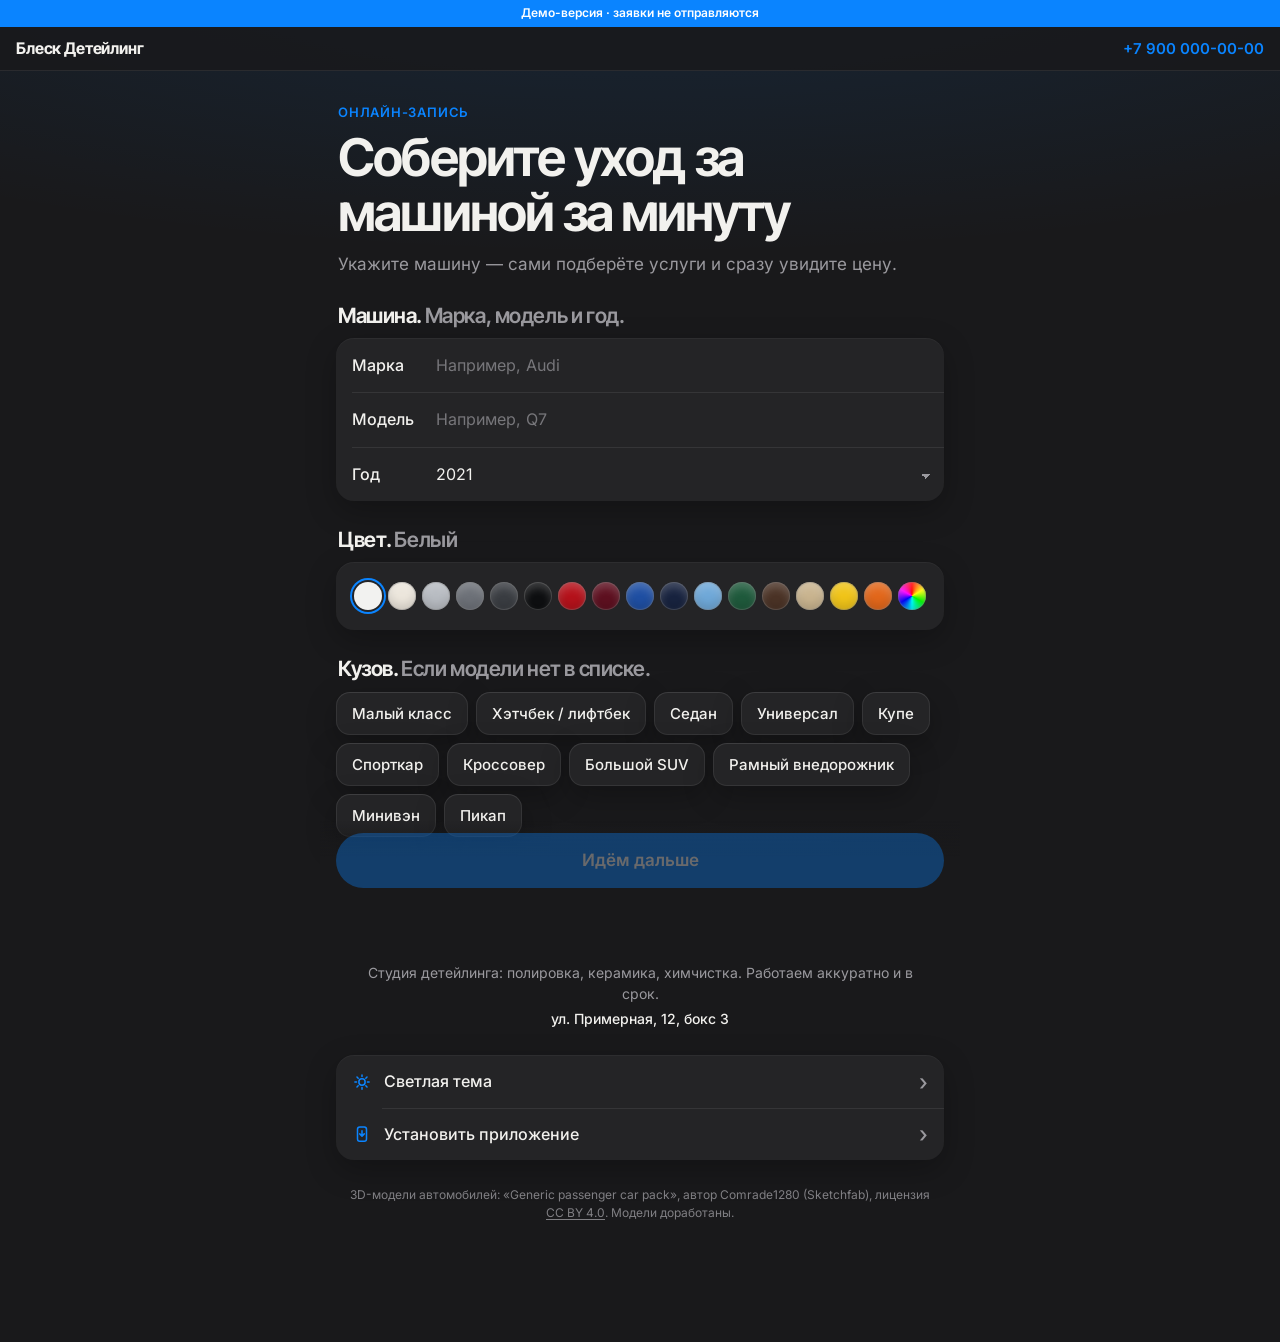
==== index.html @ ae5334e5 "Обновление демо 2026-11-17" ====
<!doctype html>
<html lang="ru" data-theme="dark">
<head>
  <meta charset="utf-8">
  <meta name="viewport" content="width=device-width, initial-scale=1, viewport-fit=cover">
  <meta name="theme-color" content="#19191b">
  <meta name="apple-mobile-web-app-capable" content="yes">
  <meta name="apple-mobile-web-app-status-bar-style" content="default">
  <link rel="manifest" href="./demo/manifest.webmanifest">
  <link rel="icon" href="./icons/icon-192.png">
  <link rel="apple-touch-icon" href="./icons/icon-192.png">
  <title>Онлайн-запись на детейлинг</title>
  <script type="module" crossorigin src="./assets/main-toK9lQzQ.js"></script>
  <link rel="stylesheet" crossorigin href="./assets/main-B3cKKihS.css">
</head>
<body>
  <div id="app"></div>
</body>
</html>
---- assets/main-B3cKKihS.css ----
@font-face{font-family:Inter Variable;font-style:normal;font-display:swap;font-weight:100 900;src:url(./inter-cyrillic-ext-wght-normal-BOeWTOD4.woff2)format("woff2-variations");unicode-range:U+460-52F,U+1C80-1C8A,U+20B4,U+2DE0-2DFF,U+A640-A69F,U+FE2E-FE2F}@font-face{font-family:Inter Variable;font-style:normal;font-display:swap;font-weight:100 900;src:url(./inter-cyrillic-wght-normal-DqGufNeO.woff2)format("woff2-variations");unicode-range:U+301,U+400-45F,U+490-491,U+4B0-4B1,U+2116}@font-face{font-family:Inter Variable;font-style:normal;font-display:swap;font-weight:100 900;src:url(./inter-greek-ext-wght-normal-DlzME5K_.woff2)format("woff2-variations");unicode-range:U+1F??}@font-face{font-family:Inter Variable;font-style:normal;font-display:swap;font-weight:100 900;src:url(./inter-greek-wght-normal-CkhJZR-_.woff2)format("woff2-variations");unicode-range:U+370-377,U+37A-37F,U+384-38A,U+38C,U+38E-3A1,U+3A3-3FF}@font-face{font-family:Inter Variable;font-style:normal;font-display:swap;font-weight:100 900;src:url(./inter-vietnamese-wght-normal-CBcvBZtf.woff2)format("woff2-variations");unicode-range:U+102-103,U+110-111,U+128-129,U+168-169,U+1A0-1A1,U+1AF-1B0,U+300-301,U+303-304,U+308-309,U+323,U+329,U+1EA0-1EF9,U+20AB}@font-face{font-family:Inter Variable;font-style:normal;font-display:swap;font-weight:100 900;src:url(./inter-latin-ext-wght-normal-DO1Apj_S.woff2)format("woff2-variations");unicode-range:U+100-2BA,U+2BD-2C5,U+2C7-2CC,U+2CE-2D7,U+2DD-2FF,U+304,U+308,U+329,U+1D00-1DBF,U+1E00-1E9F,U+1EF2-1EFF,U+2020,U+20A0-20AB,U+20AD-20C0,U+2113,U+2C60-2C7F,U+A720-A7FF}@font-face{font-family:Inter Variable;font-style:normal;font-display:swap;font-weight:100 900;src:url(./inter-latin-wght-normal-Dx4kXJAl.woff2)format("woff2-variations");unicode-range:U+??,U+131,U+152-153,U+2BB-2BC,U+2C6,U+2DA,U+2DC,U+304,U+308,U+329,U+2000-206F,U+20AC,U+2122,U+2191,U+2193,U+2212,U+2215,U+FEFF,U+FFFD}@font-face{font-family:Inter Tight Variable;font-style:normal;font-display:swap;font-weight:100 900;src:url(./inter-tight-cyrillic-ext-wght-normal-okcGN4Nq.woff2)format("woff2-variations");unicode-range:U+460-52F,U+1C80-1C8A,U+20B4,U+2DE0-2DFF,U+A640-A69F,U+FE2E-FE2F}@font-face{font-family:Inter Tight Variable;font-style:normal;font-display:swap;font-weight:100 900;src:url(./inter-tight-cyrillic-wght-normal-BS41q_Tv.woff2)format("woff2-variations");unicode-range:U+301,U+400-45F,U+490-491,U+4B0-4B1,U+2116}@font-face{font-family:Inter Tight Variable;font-style:normal;font-display:swap;font-weight:100 900;src:url(./inter-tight-greek-ext-wght-normal-DQgQPNk4.woff2)format("woff2-variations");unicode-range:U+1F??}@font-face{font-family:Inter Tight Variable;font-style:normal;font-display:swap;font-weight:100 900;src:url(./inter-tight-greek-wght-normal-sS1B39LI.woff2)format("woff2-variations");unicode-range:U+370-377,U+37A-37F,U+384-38A,U+38C,U+38E-3A1,U+3A3-3FF}@font-face{font-family:Inter Tight Variable;font-style:normal;font-display:swap;font-weight:100 900;src:url(./inter-tight-vietnamese-wght-normal-TKKdAiBA.woff2)format("woff2-variations");unicode-range:U+102-103,U+110-111,U+128-129,U+168-169,U+1A0-1A1,U+1AF-1B0,U+300-301,U+303-304,U+308-309,U+323,U+329,U+1EA0-1EF9,U+20AB}@font-face{font-family:Inter Tight Variable;font-style:normal;font-display:swap;font-weight:100 900;src:url(./inter-tight-latin-ext-wght-normal-B4u9PlvR.woff2)format("woff2-variations");unicode-range:U+100-2BA,U+2BD-2C5,U+2C7-2CC,U+2CE-2D7,U+2DD-2FF,U+304,U+308,U+329,U+1D00-1DBF,U+1E00-1E9F,U+1EF2-1EFF,U+2020,U+20A0-20AB,U+20AD-20C0,U+2113,U+2C60-2C7F,U+A720-A7FF}@font-face{font-family:Inter Tight Variable;font-style:normal;font-display:swap;font-weight:100 900;src:url(./inter-tight-latin-wght-normal-DX-nOvPD.woff2)format("woff2-variations");unicode-range:U+??,U+131,U+152-153,U+2BB-2BC,U+2C6,U+2DA,U+2DC,U+304,U+308,U+329,U+2000-206F,U+20AC,U+2122,U+2191,U+2193,U+2212,U+2215,U+FEFF,U+FFFD}:root{--accent:#0a84ff;--bg:#f2eee8;--card:#fbf9f6;--text:#1d1c1a;--muted:#7f7a72;--line:#4632141a;--soft:#4632140e;--ok:#1f9d55;--err:#d70015;--radius:22px;--font:"Inter Variable", -apple-system, BlinkMacSystemFont, "Segoe UI", Roboto, sans-serif;--font-display:"Inter Tight Variable", "Inter Variable", -apple-system, BlinkMacSystemFont, sans-serif;--shadow:0 1px 2px #3c280a0a, 0 10px 30px #3c280a12;--lightningcss-light:initial;--lightningcss-dark: ;color-scheme:light}:root[data-theme=dark]{--bg:#19191b;--card:#242426;--text:#f2f1ee;--muted:#9a999e;--line:#ffffff14;--soft:#fff1;--shadow:0 1px 0 #ffffff0a inset, 0 10px 30px #00000040;--lightningcss-light: ;--lightningcss-dark:initial;color-scheme:dark}*{box-sizing:border-box;-webkit-tap-highlight-color:transparent}html,body{background:var(--bg);color:var(--text);font-family:var(--font);-webkit-font-smoothing:antialiased;margin:0;font-size:16px;line-height:1.4}button,input,select,textarea{font:inherit;color:inherit}a{color:var(--accent);text-decoration:none}h1,h2,h3{font-family:var(--font-display)}h1{letter-spacing:-.035em;margin:0 0 10px;font-size:clamp(32px,7.4vw,52px);font-weight:650;line-height:1.05}h2{letter-spacing:-.02em;margin:0 0 14px;font-size:21px;font-weight:650}.muted{color:var(--muted)}.ok{color:var(--ok);font-style:normal}em.muted{font-style:normal;font-weight:400}.btn{cursor:pointer;background:var(--soft);border:0;border-radius:999px;justify-content:center;align-items:center;gap:8px;padding:12px 22px;font-weight:600;transition:transform .15s,opacity .15s,background .2s;display:inline-flex}.btn:active{transform:scale(.97)}.btn.primary{background:var(--accent);color:#fff}.btn.primary:disabled{opacity:.35;cursor:default;transform:none}.btn.ghost{box-shadow:inset 0 0 0 1px var(--line);background:0 0}.btn.danger{color:var(--err);background:#d700151a}.btn.big{width:100%;padding:16px;font-size:17px}.btn.small{padding:8px 14px;font-size:14px}.card{background:var(--card);border-radius:var(--radius);box-shadow:var(--shadow);padding:20px}.field{flex-direction:column;gap:6px;margin-bottom:16px;display:flex;position:relative}.field>span{color:var(--muted);font-size:13px;font-weight:600}.field input:not([type=checkbox]):not([type=color]):not([type=file]),.field select,.field textarea{background:var(--soft);appearance:none;border:0;border-radius:12px;outline:none;width:100%;padding:13px 14px;transition:box-shadow .15s}.field select{background-image:linear-gradient(45deg, transparent 50%, var(--muted) 50%), linear-gradient(135deg, var(--muted) 50%, transparent 50%);background-position:calc(100% - 18px) 55%,calc(100% - 13px) 55%;background-repeat:no-repeat;background-size:5px 5px}.field input:focus,.field select:focus,.field textarea:focus{box-shadow:0 0 0 3px color-mix(in srgb, var(--accent) 35%, transparent)}.chips{flex-wrap:wrap;gap:8px;display:flex}.chip{background:var(--soft);cursor:pointer;border:0;border-radius:999px;padding:8px 14px;font-size:14px}.chip.on{background:var(--accent);color:#fff}.toast{color:#fff;opacity:0;z-index:100;background:#1d1d1f;border-radius:14px;max-width:calc(100% - 32px);padding:12px 18px;transition:all .25s;position:fixed;bottom:24px;left:50%;transform:translate(-50%,20px)}.toast.show{opacity:1;transform:translate(-50%)}.toast.err{background:var(--err)}.error{color:var(--err);margin:0 0 12px;font-size:14px}.dot{vertical-align:-1px;border-radius:50%;width:10px;height:10px;margin-right:5px;display:inline-block;box-shadow:inset 0 0 0 1px #00000026}.dot.big{flex:none;width:34px;height:34px;margin:0}.top{z-index:20;background:color-mix(in srgb, var(--bg) 82%, transparent);-webkit-backdrop-filter:saturate(180%)blur(20px);border-bottom:1px solid var(--line);align-items:center;gap:10px;padding:11px 16px;display:flex;position:sticky;top:0}.top .brand{letter-spacing:-.01em;flex:1;align-items:center;gap:8px;min-width:0;font-weight:700;display:flex}.top .brand img{border-radius:6px;width:auto;height:28px}.top .brand span{-webkit-line-clamp:2;overflow-wrap:anywhere;-webkit-box-orient:vertical;line-height:1.15;display:-webkit-box;overflow:hidden}.top .phone{white-space:nowrap;align-items:center;font-size:15px;font-weight:600;display:inline-flex}.top .phone .ph-ic{display:none}@media (width<=480px){.top .phone .ph-num{display:none}.top .phone .ph-ic{background:var(--soft);border-radius:12px;justify-content:center;align-items:center;width:38px;height:38px;display:inline-flex}}.icon-btn{background:var(--soft);color:var(--text);cursor:pointer;border:0;border-radius:12px;flex:none;justify-content:center;align-items:center;width:38px;height:38px;padding:0;transition:background .2s,transform .15s;display:inline-flex}.icon-btn:active{transform:scale(.94)}.icon-btn svg{display:block}.step{flex-direction:column;gap:16px;max-width:640px;margin:0 auto;padding:20px 16px 120px;display:flex}.hero{padding:16px 4px 4px}.hero p{margin:0;font-size:17px}.about{color:var(--muted);padding:0 4px;font-size:14px}.top .brand,.car-tag b,.total .sum b,.sum-total b,.day b{font-family:var(--font-display)}body.page-car{background:radial-gradient(120% 420px at 50% -60px, color-mix(in srgb, var(--accent) 13%, transparent), transparent 75%) no-repeat, var(--bg)}.step-car{gap:26px;padding-top:10px}.step-car .hero{padding:22px 2px 0}.eyebrow{letter-spacing:.06em;text-transform:uppercase;color:var(--accent);font-weight:600;margin:0 0 10px!important;font-size:13px!important}.step-car h1{text-wrap:balance;margin-bottom:12px}.lead{color:var(--muted);text-wrap:pretty;max-width:34em;font-size:17px;line-height:1.45}.sec{flex-direction:column;gap:10px;display:flex}.sec-h{letter-spacing:-.02em;margin:0;padding:0 2px;font-size:21px;font-weight:650;line-height:1.2}.sec-h span{color:var(--muted);font-weight:600}.group{background:var(--card);box-shadow:var(--shadow);border-radius:18px}.group.pad{padding:16px}.row.field{flex-direction:row;align-items:center;gap:10px;min-height:54px;margin:0;padding-left:16px;transition:background .15s}.row.field:first-child{border-radius:18px 18px 0 0}.row.field:last-child{border-radius:0 0 18px 18px}.row.field+.row.field:before{content:"";background:var(--line);height:1px;position:absolute;top:0;left:16px;right:0}.row.field:focus-within{background:var(--soft)}.field>.row-l{width:74px;color:var(--text);flex:none;font-size:16px;font-weight:500}.group .row input:not([type=checkbox]):not([type=color]):not([type=file]),.group .row .select-btn{min-width:0;box-shadow:none;background-color:#0000;border-radius:0;flex:1;padding:16px 16px 16px 0;font-size:16px}.group .row input::placeholder{color:var(--muted);opacity:.7}.group .row .select-btn{padding-right:40px}.cta{z-index:5;padding:12px 16px calc(12px + env(safe-area-inset-bottom));background:linear-gradient(to top, var(--bg) 55%, color-mix(in srgb, var(--bg) 0%, transparent));margin:-6px -16px 0;position:sticky;bottom:0}body.lift .cta{position:static}.step-car .about{text-align:center;padding:0 12px;line-height:1.5}.about .addr{color:var(--text);margin-top:4px;font-weight:500;display:block}.step-car .strip{margin:0 -16px -10px;padding:3px 16px 13px;scroll-padding:0 16px}.step-car .strip .chip{background:var(--card);box-shadow:inset 0 0 0 1px var(--line), var(--shadow);border-radius:14px;padding:11px 16px;font-size:15px;font-weight:500}.step-car .strip .chip.on{background:var(--card);color:var(--text);box-shadow:inset 0 0 0 2px var(--accent)}@media (width>=700px){.step-car .strip{flex-wrap:wrap;margin:0;padding:0;overflow:visible}}:root:not([data-theme=dark]) body.page-car{background:radial-gradient(120% 420px at 50% -60px, #ffffffd9, transparent 75%) no-repeat, var(--bg)}.ac-list{z-index:10;background:var(--elev,var(--card));box-shadow:0 16px 40px #0000002e, 0 0 0 1px var(--line);border-radius:16px;max-height:280px;margin-top:6px;padding:6px;display:none;position:absolute;top:100%;left:0;right:0;overflow:auto}.ac-list.open{display:block}.ac-list button{text-align:left;cursor:pointer;background:0 0;border:0;border-radius:10px;width:100%;padding:11px 12px;display:block}.ac-list button:hover{background:var(--soft)}:root{--elev:#fff}:root[data-theme=dark]{--elev:#2e2e31}body.lift .step-car{padding-bottom:100vh}.select-btn{background:var(--soft);width:100%;color:var(--text);text-align:left;cursor:pointer;background-image:linear-gradient(45deg, transparent 50%, var(--muted) 50%), linear-gradient(135deg, var(--muted) 50%, transparent 50%);background-position:calc(100% - 18px) 55%,calc(100% - 13px) 55%;background-repeat:no-repeat;background-size:5px 5px;border:0;border-radius:12px;outline:none;padding:13px 40px 13px 14px;transition:box-shadow .15s}.select-btn:focus-visible{box-shadow:0 0 0 3px color-mix(in srgb, var(--accent) 35%, transparent)}.row .select-btn:focus-visible{box-shadow:none}.row:has(.select-btn[aria-expanded=true]){background:var(--soft)}.year-pop{max-height:236px}.year-pop.open{grid-template-columns:repeat(4,1fr);gap:4px;display:grid}@media (width>=480px){.year-pop.open{grid-template-columns:repeat(6,1fr)}}.year-pop button{text-align:center;font-variant-numeric:tabular-nums;padding:10px 0}.year-pop button.on{background:var(--accent);color:#fff;font-weight:600}.color-name{color:var(--text);font-weight:600}.swatches{grid-template-columns:repeat(auto-fill,28px);justify-content:space-between;gap:10px 5px;padding:4px 2px;display:grid}.sw{background:var(--c);cursor:pointer;border:0;border-radius:50%;width:28px;height:28px;padding:0;transition:transform .15s;box-shadow:inset 0 0 0 1px #7f7f7f59,inset 0 -5px 8px #00000024,inset 0 5px 8px #ffffff38}.sw.on{box-shadow:0 0 0 2px var(--card), 0 0 0 4px var(--accent)}.sw.custom{background:conic-gradient(red,#ff0,#0f0,#0ff,#00f,#f0f,red);position:relative}.sw.custom.on:after{content:"";background:var(--c);border-radius:50%;position:absolute;inset:6px;box-shadow:0 0 0 2px #fff}.strip{scrollbar-width:none;gap:8px;margin:0 -20px;padding:2px 20px;scroll-padding:0 20px;display:flex;overflow-x:auto}.strip::-webkit-scrollbar{display:none}.strip .chip{white-space:nowrap;color:var(--text);flex:none}.strip .chip.on{color:#fff}.picker{gap:14px}.sv{touch-action:none;cursor:crosshair;background:linear-gradient(to top, #000, transparent), linear-gradient(to right, #fff, var(--hue,red));border-radius:14px;height:min(46vw,230px);position:relative}.sv-knob{pointer-events:none;border:3px solid #fff;border-radius:50%;width:26px;height:26px;margin:-13px 0 0 -13px;position:absolute;box-shadow:0 1px 6px #00000073}.hue{appearance:none;cursor:pointer;background:linear-gradient(90deg,red,#ff0,#0f0,#0ff,#00f,#f0f,red);border-radius:14px;width:100%;height:28px;margin:0}.hue::-webkit-slider-thumb{-webkit-appearance:none;background:0 0;border:4px solid #fff;border-radius:50%;width:28px;height:28px;box-shadow:0 1px 6px #00000073}.hue::-moz-range-thumb{background:0 0;border:4px solid #fff;border-radius:50%;width:22px;height:22px;box-shadow:0 1px 6px #00000073}.picker-row{align-items:center;gap:10px;display:flex}.picker-prev{border-radius:12px;flex:none;width:44px;height:44px;box-shadow:inset 0 0 0 1px #7f7f7f59}.picker-hex{background:var(--soft);min-width:0;color:var(--text);text-transform:uppercase;border:0;border-radius:12px;flex:1;padding:12px;font:600 16px ui-monospace,Menlo,Consolas,monospace}body.screen-fixed{overscroll-behavior:none;flex-direction:column;height:100dvh;display:flex;overflow:hidden}body.screen-fixed #app{flex-direction:column;flex:1;min-height:0;display:flex}body.screen-fixed .demo-ribbon,body.screen-fixed .top{flex:none;position:relative}.step-studio{flex-direction:column;flex:1;gap:0;max-width:none;min-height:0;margin:0;padding:0;display:flex}.stage{--scene-bg:#eef0f3;touch-action:none;background:radial-gradient(ellipse 70% 55% at 50% 58%, color-mix(in srgb, var(--scene-bg) 35%, #fff) 0%, transparent 70%), linear-gradient(180deg, color-mix(in srgb, var(--scene-bg) 92%, #fff) 0%, var(--scene-bg) 55%, color-mix(in srgb, var(--scene-bg) 90%, #000) 100%);flex:0 0 40%;min-height:220px;position:relative;overflow:hidden}.stage canvas{display:block;width:100%!important;height:100%!important}.stage.flat{flex-basis:110px;min-height:0}.car-tag{z-index:3;pointer-events:none;flex-direction:column;display:flex;position:absolute;top:12px;left:16px}.car-tag b{letter-spacing:-.01em;font-size:19px}.car-tag span{color:var(--muted);font-size:13px}.loader{color:var(--muted);z-index:2;text-align:center;flex-direction:column;justify-content:center;align-items:center;gap:12px;padding:20px;font-size:14px;display:flex;position:absolute;inset:0}.loader .bar{background:var(--soft);border-radius:4px;width:160px;height:4px;overflow:hidden}.loader .bar i{background:var(--accent);width:0;height:100%;transition:width .2s;display:block}.compare{z-index:3;color:var(--text);background:color-mix(in srgb, var(--card) 85%, transparent);-webkit-backdrop-filter:blur(12px);backdrop-filter:blur(12px);box-shadow:var(--shadow);cursor:pointer;-webkit-user-select:none;user-select:none;touch-action:none;border:0;border-radius:12px;padding:8px 12px;font-size:13px;font-weight:600;position:absolute;bottom:10px;right:12px}.compare.held{background:var(--accent);color:#fff}.hotspots{pointer-events:none;z-index:2;transition:opacity .4s;position:absolute;inset:0}.hotspots.hidden{opacity:0}.hotspots.hidden .hotspot{pointer-events:none!important}@media (width>=960px) and (hover:hover){.hotspot .lbl{opacity:.92;transform:none}}.hotspot{cursor:pointer;background:0 0;border:0;align-items:center;gap:6px;margin:-9px 0 0 -9px;padding:0;transition:opacity .25s;display:flex;position:absolute;top:0;left:0}.hotspot .dot{width:18px;height:18px;box-shadow:0 0 0 4px color-mix(in srgb, var(--accent) 35%, transparent), 0 2px 8px #00000040;background:#fff;border-radius:50%;margin:0;position:relative}.hotspot .dot:after{content:"";background:var(--accent);border-radius:50%;position:absolute;inset:5px}.hotspot .lbl{color:var(--text);background:color-mix(in srgb, var(--card) 90%, transparent);-webkit-backdrop-filter:blur(8px);backdrop-filter:blur(8px);opacity:0;white-space:nowrap;border-radius:999px;padding:4px 9px;font-size:12px;font-weight:600;transition:all .2s;transform:translate(-4px);box-shadow:0 2px 8px #0000001f}.hotspot:hover .lbl,.hotspot.active .lbl{opacity:1;transform:none}.hotspot.has .dot:after{background:var(--ok)}.hotspot.active .dot{animation:1.4s infinite ping}@keyframes ping{0%,to{box-shadow:0 0 0 4px color-mix(in srgb, var(--accent) 35%, transparent), 0 2px 8px #00000040}50%{box-shadow:0 0 0 10px color-mix(in srgb, var(--accent) 10%, transparent), 0 2px 8px #00000040}}.panel{background:var(--bg);flex-direction:column;flex:1;min-height:0;display:flex}.zones{scrollbar-width:none;flex:none;gap:6px;padding:10px 16px;display:flex;overflow-x:auto}.zones::-webkit-scrollbar{display:none}.zones button{background:var(--soft);color:var(--text);cursor:pointer;border:0;border-radius:12px;flex:none;align-items:center;gap:6px;padding:8px 14px;font-size:15px;font-weight:600;display:flex}.zones button.on{background:var(--text);color:var(--bg)}.zones .cnt:empty{display:none}.zones .cnt{background:var(--accent);color:#fff;border-radius:9px;justify-content:center;align-items:center;min-width:18px;height:18px;padding:0 5px;font-size:11px;font-style:normal;display:inline-flex}.services{overscroll-behavior:contain;-webkit-overflow-scrolling:touch;flex-direction:column;flex:1;gap:8px;min-height:0;padding:2px 16px 12px;display:flex;overflow-y:auto}.svc{text-align:left;color:var(--text);background:var(--card);cursor:pointer;box-shadow:var(--shadow);border:0;border-radius:16px;flex:none;align-items:center;gap:12px;padding:11px 14px;transition:box-shadow .2s,transform .15s;display:flex}.svc:active{transform:scale(.99)}.svc.on{box-shadow:0 0 0 2px var(--accent), var(--shadow)}.svc .check{width:22px;height:22px;box-shadow:inset 0 0 0 2px var(--line);border-radius:50%;flex:none;transition:all .2s;position:relative}.svc.on .check{background:var(--accent);box-shadow:none}.svc.on .check:after{content:"";border:2px solid #fff;border-width:0 2px 2px 0;width:6px;height:11px;position:absolute;top:3px;left:7px;transform:rotate(45deg)}.svc .txt{flex-direction:column;flex:1;gap:2px;min-width:0;display:flex}.svc .txt b{font-size:15px;line-height:1.25}.svc .txt small{color:var(--muted);font-size:12.5px;line-height:1.3}.svc .meta small{color:var(--muted);font-size:12.5px}.svc .meta{white-space:nowrap;flex-direction:column;flex:none;align-items:flex-end;gap:2px;display:flex}.total{padding:10px 16px calc(10px + env(safe-area-inset-bottom));background:color-mix(in srgb, var(--card) 88%, transparent);-webkit-backdrop-filter:saturate(180%)blur(20px);border-top:1px solid var(--line);flex:none;align-items:center;gap:12px;display:flex}.total .sum{flex-direction:column;flex:1;min-width:0;display:flex}.total .sum b{letter-spacing:-.01em;white-space:nowrap;font-size:20px}.total .sum b.hint{white-space:normal;font-size:17px;line-height:1.2}.total .sum small{color:var(--muted);font-size:12px;line-height:1.3}.total .sum small.nw{white-space:nowrap}.total .btn{white-space:nowrap;flex:none;padding:12px 18px}@media (width>=960px){.step-studio{grid-template-rows:minmax(0,1fr);grid-template-columns:1fr 420px;display:grid}.stage{min-height:0}.panel{border-left:1px solid var(--line)}}.summary ul{flex-direction:column;gap:8px;margin:14px 0;padding:0;list-style:none;display:flex}.summary li{justify-content:space-between;align-items:baseline;gap:12px;font-size:15px;display:flex}.summary li b,.sum-total b{white-space:nowrap}.sum-car{align-items:center;gap:12px;display:flex}.sum-car div{flex-direction:column;display:flex}.sum-car small{color:var(--muted)}.sum-total{border-top:1px solid var(--line);justify-content:space-between;align-items:baseline;margin-bottom:6px;padding-top:12px;display:flex}.sum-total b{font-size:22px}.days{scrollbar-width:none;gap:8px;margin:0 -4px 12px;padding-bottom:6px;padding-left:4px;display:flex;overflow-x:auto}.days::-webkit-scrollbar{display:none}.day{width:58px;color:var(--text);background:var(--soft);cursor:pointer;border:0;border-radius:14px;flex-direction:column;flex:none;align-items:center;padding:8px 0;display:flex}.day b{font-size:20px}.day small{color:var(--muted);font-size:12px}.day.on{background:var(--accent);color:#fff}.day.on small{color:#fffc}.day:disabled{opacity:.35;cursor:default}.slots{grid-template-columns:repeat(auto-fill,minmax(72px,1fr));gap:8px;display:grid}.slot{color:var(--text);background:var(--soft);cursor:pointer;border:0;border-radius:12px;padding:11px 0;font-weight:600}.slot.on{background:var(--accent);color:#fff}.photos{flex-wrap:wrap;gap:8px;display:flex}.photos:empty{display:none}.ph{width:76px;height:76px;position:relative}.ph img{object-fit:cover;border-radius:12px;width:100%;height:100%}.ph button{color:#fff;cursor:pointer;background:#1d1d1f;border:0;border-radius:50%;width:24px;height:24px;line-height:1;position:absolute;top:-6px;right:-6px}.field label.btn{cursor:pointer;align-self:flex-start}.consent{align-items:flex-start;gap:10px;margin-bottom:14px;font-size:14px;display:flex}.consent input{width:20px;height:20px;accent-color:var(--accent);flex:none;margin:0}.modal{z-index:60;background:#00000073;justify-content:center;align-items:flex-end;display:flex;position:fixed;inset:0}.sheet{background:var(--card);color:var(--text);width:100%;max-width:640px;max-height:88dvh;padding:14px 18px calc(16px + env(safe-area-inset-bottom));border-radius:22px 22px 0 0;flex-direction:column;animation:.25s sheet-up;display:flex}@media (width>=700px){.modal{align-items:center}.sheet{border-radius:22px}}@keyframes sheet-up{0%{opacity:0;transform:translateY(40px)}}.sheet-h{border-bottom:1px solid var(--line);justify-content:space-between;align-items:center;gap:12px;padding-bottom:10px;display:flex}.sheet-h .icon-btn svg{transform:rotate(-90deg)}.sheet-body{overscroll-behavior:contain;flex:1;min-height:0;padding:4px 2px 14px;font-size:15px;line-height:1.5;overflow-y:auto}.sheet-body h1{margin:12px 0 8px;font-size:22px}.sheet-body h2{margin:16px 0 6px;font-size:16px}.sheet-body p{margin:6px 0}.step-done{text-align:center;align-items:center;padding-top:60px}.done-icon{background:var(--ok);color:#fff;border-radius:50%;justify-content:center;align-items:center;width:72px;height:72px;font-size:36px;display:flex}.step-done p{margin:0;font-size:17px}.app-foot{background:var(--card);box-shadow:var(--shadow);border-radius:18px;flex-direction:column;display:flex;overflow:hidden}.foot-btn{width:100%;color:var(--text);text-align:left;cursor:pointer;background:0 0;border:0;align-items:center;gap:12px;padding:15px 16px;font-size:16px;font-weight:500;transition:background .15s;display:flex;position:relative}.foot-btn:after{content:"›";color:var(--muted);margin-left:auto;font-size:22px;line-height:1}.foot-btn+.foot-btn:before{content:"";background:var(--line);height:1px;position:absolute;top:0;left:46px;right:0}.foot-btn:active{background:var(--soft)}.foot-btn svg{width:20px;color:var(--accent);flex:none}.credits{text-align:center;color:var(--muted);opacity:.8;margin:0;padding:0 12px;font-size:12px;line-height:1.5}.credits a{color:inherit;text-underline-offset:2px;text-decoration:underline}.install-steps{flex-direction:column;gap:12px;margin:14px 0 4px;padding-left:22px;display:flex}.install-steps li{padding-left:4px}.install-steps svg{vertical-align:-3px;color:var(--accent)}.done-actions{flex-direction:column;gap:10px;width:100%;max-width:340px;margin-top:6px;display:flex}.small-note{font-size:14px!important}.mine-banner{text-align:left;cursor:pointer;width:100%;color:var(--text);background:var(--card);box-shadow:var(--shadow), inset 0 0 0 1px color-mix(in srgb, var(--accent) 35%, transparent);border:0;border-radius:18px;align-items:center;gap:14px;margin-top:8px;padding:12px 14px;transition:transform .15s;display:flex}.mine-banner:active{transform:scale(.99)}.mb-ic{background:var(--accent);color:#fff;width:50px;height:54px;font:650 22px/1 var(--font-display);border-radius:13px;flex-direction:column;flex:none;justify-content:center;align-items:center;display:flex}.mb-ic small{font:600 11px var(--font);text-transform:uppercase;opacity:.85;margin-top:3px}.mb-txt{flex-direction:column;flex:1;gap:1px;min-width:0;display:flex}.mb-txt b{font-size:16px;font-family:var(--font-display);letter-spacing:-.01em}.mb-txt small{color:var(--muted);font-size:13px}.mb-go{color:var(--muted);flex:none;font-size:26px;line-height:1}.mine-link{background:var(--soft);color:var(--text);cursor:pointer;border:0;border-radius:999px;align-self:flex-start;margin-top:8px;padding:8px 14px;font-size:14px;font-weight:600}.step-mine{gap:16px;padding-top:10px}.step-mine .hero{padding:22px 2px 4px}.step-mine .sec-h{margin-top:10px}.bk{background:var(--card);box-shadow:var(--shadow);border-radius:20px;gap:14px;padding:16px;display:flex}.bk.past{opacity:.62}.bk-date{background:var(--soft);border-radius:14px;flex-direction:column;flex:none;justify-content:center;align-items:center;width:54px;height:64px;display:flex}.bk:not(.past) .bk-date{background:var(--accent);color:#fff}.bk-date b{font:650 24px/1.05 var(--font-display)}.bk-date small{text-transform:uppercase;opacity:.8;font-size:11px;font-weight:600}.bk-main{flex-direction:column;flex:1;gap:6px;min-width:0;display:flex}.bk-time{font:650 19px/1.2 var(--font-display);letter-spacing:-.01em}.bk-time:first-letter{text-transform:uppercase}.bk-time small{font:500 13px var(--font);color:var(--muted);margin-left:4px}.bk-car{color:var(--muted);font-size:14px}.bk-lines{border-top:1px solid var(--line);flex-direction:column;gap:5px;margin:4px 0 0;padding:10px 0 0;list-style:none;display:flex}.bk-lines li{justify-content:space-between;gap:10px;font-size:14px;display:flex}.bk-lines b{white-space:nowrap;flex:none;font-weight:500}.bk-lines span,.bk-total span,.summary li span{overflow-wrap:anywhere;-webkit-hyphens:auto;hyphens:auto;min-width:0}@media (width<=400px){.bk{flex-direction:column;gap:10px}.bk-date{border-radius:10px;flex-direction:row;align-self:flex-start;gap:6px;width:auto;height:auto;padding:6px 12px}.bk-date b{font-size:18px}}.bk-total{border-top:1px solid var(--line);justify-content:space-between;align-items:baseline;gap:10px;margin-top:2px;padding-top:8px;display:flex}.bk-total span{color:var(--muted);font-size:13px}.bk-total b{font:650 18px var(--font-display);white-space:nowrap}.bk-comment{color:var(--muted);margin:0;font-size:14px}.bk-actions{flex-wrap:wrap;gap:8px;margin-top:6px;display:flex}.demo-ribbon{z-index:40;text-align:center;background:var(--accent);color:#fff;padding:5px 10px;font-size:12px;font-weight:600;position:relative}:root[data-theme=dark] .stage{background:radial-gradient(70% 55% at 50% 58%,#333337 0%,#0000 70%),linear-gradient(#222225 0%,#1c1c1f 55%,#131315 100%);--scene-bg:#1c1c1f!important}
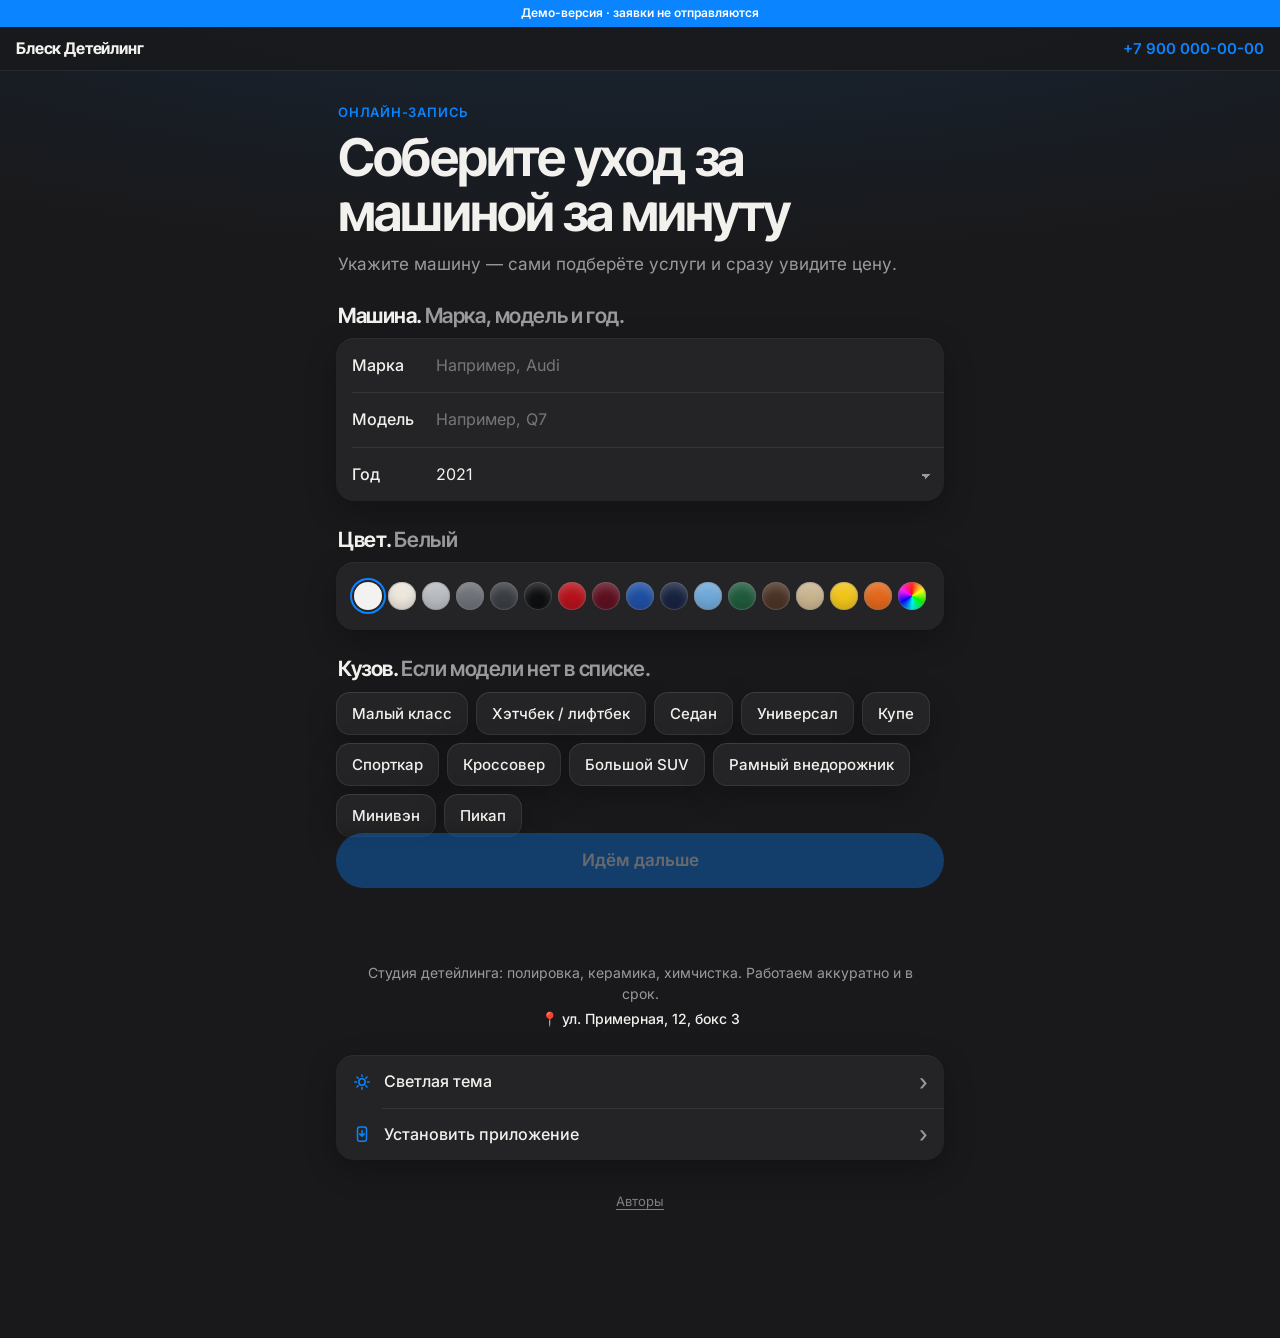
==== commit d9c50333: "Обновление демо 2026-11-19" ====
--- a/index.html
+++ b/index.html
@@ -10,8 +10,8 @@
   <link rel="icon" href="./icons/icon-192.png">
   <link rel="apple-touch-icon" href="./icons/icon-192.png">
   <title>Онлайн-запись на детейлинг</title>
-  <script type="module" crossorigin src="./assets/main-toK9lQzQ.js"></script>
-  <link rel="stylesheet" crossorigin href="./assets/main-B3cKKihS.css">
+  <script type="module" crossorigin src="./assets/main-CrSuDcTz.js"></script>
+  <link rel="stylesheet" crossorigin href="./assets/main-BkrmnrMh.css">
 </head>
 <body>
   <div id="app"></div>
--- a/assets/main-BkrmnrMh.css
+++ b/assets/main-BkrmnrMh.css
@@ -0,0 +1 @@
+@font-face{font-family:Inter Variable;font-style:normal;font-display:swap;font-weight:100 900;src:url(./inter-cyrillic-ext-wght-normal-BOeWTOD4.woff2)format("woff2-variations");unicode-range:U+460-52F,U+1C80-1C8A,U+20B4,U+2DE0-2DFF,U+A640-A69F,U+FE2E-FE2F}@font-face{font-family:Inter Variable;font-style:normal;font-display:swap;font-weight:100 900;src:url(./inter-cyrillic-wght-normal-DqGufNeO.woff2)format("woff2-variations");unicode-range:U+301,U+400-45F,U+490-491,U+4B0-4B1,U+2116}@font-face{font-family:Inter Variable;font-style:normal;font-display:swap;font-weight:100 900;src:url(./inter-greek-ext-wght-normal-DlzME5K_.woff2)format("woff2-variations");unicode-range:U+1F??}@font-face{font-family:Inter Variable;font-style:normal;font-display:swap;font-weight:100 900;src:url(./inter-greek-wght-normal-CkhJZR-_.woff2)format("woff2-variations");unicode-range:U+370-377,U+37A-37F,U+384-38A,U+38C,U+38E-3A1,U+3A3-3FF}@font-face{font-family:Inter Variable;font-style:normal;font-display:swap;font-weight:100 900;src:url(./inter-vietnamese-wght-normal-CBcvBZtf.woff2)format("woff2-variations");unicode-range:U+102-103,U+110-111,U+128-129,U+168-169,U+1A0-1A1,U+1AF-1B0,U+300-301,U+303-304,U+308-309,U+323,U+329,U+1EA0-1EF9,U+20AB}@font-face{font-family:Inter Variable;font-style:normal;font-display:swap;font-weight:100 900;src:url(./inter-latin-ext-wght-normal-DO1Apj_S.woff2)format("woff2-variations");unicode-range:U+100-2BA,U+2BD-2C5,U+2C7-2CC,U+2CE-2D7,U+2DD-2FF,U+304,U+308,U+329,U+1D00-1DBF,U+1E00-1E9F,U+1EF2-1EFF,U+2020,U+20A0-20AB,U+20AD-20C0,U+2113,U+2C60-2C7F,U+A720-A7FF}@font-face{font-family:Inter Variable;font-style:normal;font-display:swap;font-weight:100 900;src:url(./inter-latin-wght-normal-Dx4kXJAl.woff2)format("woff2-variations");unicode-range:U+??,U+131,U+152-153,U+2BB-2BC,U+2C6,U+2DA,U+2DC,U+304,U+308,U+329,U+2000-206F,U+20AC,U+2122,U+2191,U+2193,U+2212,U+2215,U+FEFF,U+FFFD}@font-face{font-family:Inter Tight Variable;font-style:normal;font-display:swap;font-weight:100 900;src:url(./inter-tight-cyrillic-ext-wght-normal-okcGN4Nq.woff2)format("woff2-variations");unicode-range:U+460-52F,U+1C80-1C8A,U+20B4,U+2DE0-2DFF,U+A640-A69F,U+FE2E-FE2F}@font-face{font-family:Inter Tight Variable;font-style:normal;font-display:swap;font-weight:100 900;src:url(./inter-tight-cyrillic-wght-normal-BS41q_Tv.woff2)format("woff2-variations");unicode-range:U+301,U+400-45F,U+490-491,U+4B0-4B1,U+2116}@font-face{font-family:Inter Tight Variable;font-style:normal;font-display:swap;font-weight:100 900;src:url(./inter-tight-greek-ext-wght-normal-DQgQPNk4.woff2)format("woff2-variations");unicode-range:U+1F??}@font-face{font-family:Inter Tight Variable;font-style:normal;font-display:swap;font-weight:100 900;src:url(./inter-tight-greek-wght-normal-sS1B39LI.woff2)format("woff2-variations");unicode-range:U+370-377,U+37A-37F,U+384-38A,U+38C,U+38E-3A1,U+3A3-3FF}@font-face{font-family:Inter Tight Variable;font-style:normal;font-display:swap;font-weight:100 900;src:url(./inter-tight-vietnamese-wght-normal-TKKdAiBA.woff2)format("woff2-variations");unicode-range:U+102-103,U+110-111,U+128-129,U+168-169,U+1A0-1A1,U+1AF-1B0,U+300-301,U+303-304,U+308-309,U+323,U+329,U+1EA0-1EF9,U+20AB}@font-face{font-family:Inter Tight Variable;font-style:normal;font-display:swap;font-weight:100 900;src:url(./inter-tight-latin-ext-wght-normal-B4u9PlvR.woff2)format("woff2-variations");unicode-range:U+100-2BA,U+2BD-2C5,U+2C7-2CC,U+2CE-2D7,U+2DD-2FF,U+304,U+308,U+329,U+1D00-1DBF,U+1E00-1E9F,U+1EF2-1EFF,U+2020,U+20A0-20AB,U+20AD-20C0,U+2113,U+2C60-2C7F,U+A720-A7FF}@font-face{font-family:Inter Tight Variable;font-style:normal;font-display:swap;font-weight:100 900;src:url(./inter-tight-latin-wght-normal-DX-nOvPD.woff2)format("woff2-variations");unicode-range:U+??,U+131,U+152-153,U+2BB-2BC,U+2C6,U+2DA,U+2DC,U+304,U+308,U+329,U+2000-206F,U+20AC,U+2122,U+2191,U+2193,U+2212,U+2215,U+FEFF,U+FFFD}:root{--accent:#0a84ff;--bg:#f2eee8;--card:#fbf9f6;--text:#1d1c1a;--muted:#7f7a72;--line:#4632141a;--soft:#4632140e;--ok:#1f9d55;--err:#d70015;--radius:22px;--font:"Inter Variable", -apple-system, BlinkMacSystemFont, "Segoe UI", Roboto, sans-serif;--font-display:"Inter Tight Variable", "Inter Variable", -apple-system, BlinkMacSystemFont, sans-serif;--shadow:0 1px 2px #3c280a0a, 0 10px 30px #3c280a12;--lightningcss-light:initial;--lightningcss-dark: ;color-scheme:light}:root[data-theme=dark]{--bg:#19191b;--card:#242426;--text:#f2f1ee;--muted:#9a999e;--line:#ffffff14;--soft:#fff1;--shadow:0 1px 0 #ffffff0a inset, 0 10px 30px #00000040;--lightningcss-light: ;--lightningcss-dark:initial;color-scheme:dark}*{box-sizing:border-box;-webkit-tap-highlight-color:transparent}html,body{background:var(--bg);color:var(--text);font-family:var(--font);-webkit-font-smoothing:antialiased;margin:0;font-size:16px;line-height:1.4}button,input,select,textarea{font:inherit;color:inherit}a{color:var(--accent);text-decoration:none}h1,h2,h3{font-family:var(--font-display)}h1{letter-spacing:-.035em;margin:0 0 10px;font-size:clamp(32px,7.4vw,52px);font-weight:650;line-height:1.05}h2{letter-spacing:-.02em;margin:0 0 14px;font-size:21px;font-weight:650}.muted{color:var(--muted)}.ok{color:var(--ok);font-style:normal}em.muted{font-style:normal;font-weight:400}.btn{cursor:pointer;background:var(--soft);border:0;border-radius:999px;justify-content:center;align-items:center;gap:8px;padding:12px 22px;font-weight:600;transition:transform .15s,opacity .15s,background .2s;display:inline-flex}.btn:active{transform:scale(.97)}.btn.primary{background:var(--accent);color:#fff}.btn.primary:disabled{opacity:.35;cursor:default;transform:none}.btn.ghost{box-shadow:inset 0 0 0 1px var(--line);background:0 0}.btn.danger{color:var(--err);background:#d700151a}.btn.big{width:100%;padding:16px;font-size:17px}.btn.small{padding:8px 14px;font-size:14px}.card{background:var(--card);border-radius:var(--radius);box-shadow:var(--shadow);padding:20px}.field{flex-direction:column;gap:6px;margin-bottom:16px;display:flex;position:relative}.field>span{color:var(--muted);font-size:13px;font-weight:600}.field input:not([type=checkbox]):not([type=color]):not([type=file]),.field select,.field textarea{background:var(--soft);appearance:none;border:0;border-radius:12px;outline:none;width:100%;padding:13px 14px;transition:box-shadow .15s}.field select{background-image:linear-gradient(45deg, transparent 50%, var(--muted) 50%), linear-gradient(135deg, var(--muted) 50%, transparent 50%);background-position:calc(100% - 18px) 55%,calc(100% - 13px) 55%;background-repeat:no-repeat;background-size:5px 5px}.field input:focus,.field select:focus,.field textarea:focus{box-shadow:0 0 0 3px color-mix(in srgb, var(--accent) 35%, transparent)}.chips{flex-wrap:wrap;gap:8px;display:flex}.chip{background:var(--soft);cursor:pointer;border:0;border-radius:999px;padding:8px 14px;font-size:14px}.chip.on{background:var(--accent);color:#fff}.toast{color:#fff;opacity:0;z-index:100;background:#1d1d1f;border-radius:14px;max-width:calc(100% - 32px);padding:12px 18px;transition:all .25s;position:fixed;bottom:24px;left:50%;transform:translate(-50%,20px)}.toast.show{opacity:1;transform:translate(-50%)}.toast.err{background:var(--err)}.error{color:var(--err);margin:0 0 12px;font-size:14px}.dot{vertical-align:-1px;border-radius:50%;width:10px;height:10px;margin-right:5px;display:inline-block;box-shadow:inset 0 0 0 1px #00000026}.dot.big{flex:none;width:34px;height:34px;margin:0}.top{z-index:20;background:color-mix(in srgb, var(--bg) 82%, transparent);-webkit-backdrop-filter:saturate(180%)blur(20px);border-bottom:1px solid var(--line);align-items:center;gap:10px;padding:11px 16px;display:flex;position:sticky;top:0}.top .brand{letter-spacing:-.01em;flex:1;align-items:center;gap:8px;min-width:0;font-weight:700;display:flex}.top .brand img{border-radius:6px;width:auto;height:28px}.top .brand span{-webkit-line-clamp:2;overflow-wrap:anywhere;-webkit-box-orient:vertical;line-height:1.15;display:-webkit-box;overflow:hidden}.top .phone{white-space:nowrap;align-items:center;font-size:15px;font-weight:600;display:inline-flex}.top .phone .ph-ic{display:none}@media (width<=480px){.top .phone .ph-num{display:none}.top .phone .ph-ic{background:var(--soft);border-radius:12px;justify-content:center;align-items:center;width:38px;height:38px;display:inline-flex}}.icon-btn{background:var(--soft);color:var(--text);cursor:pointer;border:0;border-radius:12px;flex:none;justify-content:center;align-items:center;width:38px;height:38px;padding:0;transition:background .2s,transform .15s;display:inline-flex}.icon-btn:active{transform:scale(.94)}.icon-btn svg{display:block}.step{flex-direction:column;gap:16px;max-width:640px;margin:0 auto;padding:20px 16px 120px;display:flex}.hero{padding:16px 4px 4px}.hero p{margin:0;font-size:17px}.about{color:var(--muted);padding:0 4px;font-size:14px}.top .brand,.car-tag b,.total .sum b,.sum-total b,.day b{font-family:var(--font-display)}body.page-car{background:radial-gradient(120% 420px at 50% -60px, color-mix(in srgb, var(--accent) 13%, transparent), transparent 75%) no-repeat, var(--bg)}.step-car{gap:26px;padding-top:10px}.step-car .hero{padding:22px 2px 0}.eyebrow{letter-spacing:.06em;text-transform:uppercase;color:var(--accent);font-weight:600;margin:0 0 10px!important;font-size:13px!important}.step-car h1{text-wrap:balance;margin-bottom:12px}.lead{color:var(--muted);text-wrap:pretty;max-width:34em;font-size:17px;line-height:1.45}.sec{flex-direction:column;gap:10px;display:flex}.sec-h{letter-spacing:-.02em;margin:0;padding:0 2px;font-size:21px;font-weight:650;line-height:1.2}.sec-h span{color:var(--muted);font-weight:600}.group{background:var(--card);box-shadow:var(--shadow);border-radius:18px}.group.pad{padding:16px}.row.field{flex-direction:row;align-items:center;gap:10px;min-height:54px;margin:0;padding-left:16px;transition:background .15s}.row.field:first-child{border-radius:18px 18px 0 0}.row.field:last-child{border-radius:0 0 18px 18px}.row.field+.row.field:before{content:"";background:var(--line);height:1px;position:absolute;top:0;left:16px;right:0}.row.field:focus-within{background:var(--soft)}.field>.row-l{width:74px;color:var(--text);flex:none;font-size:16px;font-weight:500}.group .row input:not([type=checkbox]):not([type=color]):not([type=file]),.group .row .select-btn{min-width:0;box-shadow:none;background-color:#0000;border-radius:0;flex:1;padding:16px 16px 16px 0;font-size:16px}.group .row input::placeholder{color:var(--muted);opacity:.7}.group .row .select-btn{padding-right:40px}.cta{z-index:5;padding:12px 16px calc(12px + env(safe-area-inset-bottom));background:linear-gradient(to top, var(--bg) 55%, color-mix(in srgb, var(--bg) 0%, transparent));margin:-6px -16px 0;position:sticky;bottom:0}body.lift .cta{position:static}.step-car .about{text-align:center;padding:0 12px;line-height:1.5}.about .addr{color:var(--text);margin-top:4px;font-weight:500;display:block}.step-car .strip{margin:0 -16px -10px;padding:3px 16px 13px;scroll-padding:0 16px}.step-car .strip .chip{background:var(--card);box-shadow:inset 0 0 0 1px var(--line), var(--shadow);border-radius:14px;padding:11px 16px;font-size:15px;font-weight:500}.step-car .strip .chip.on{background:var(--card);color:var(--text);box-shadow:inset 0 0 0 2px var(--accent)}@media (width>=700px){.step-car .strip{flex-wrap:wrap;margin:0;padding:0;overflow:visible}}:root:not([data-theme=dark]) body.page-car{background:radial-gradient(120% 420px at 50% -60px, #ffffffd9, transparent 75%) no-repeat, var(--bg)}.ac-list{z-index:10;background:var(--elev,var(--card));box-shadow:0 16px 40px #0000002e, 0 0 0 1px var(--line);border-radius:16px;max-height:280px;margin-top:6px;padding:6px;display:none;position:absolute;top:100%;left:0;right:0;overflow:auto}.ac-list.open{display:block}.ac-list button{text-align:left;cursor:pointer;background:0 0;border:0;border-radius:10px;width:100%;padding:11px 12px;display:block}.ac-list button:hover{background:var(--soft)}:root{--elev:#fff}:root[data-theme=dark]{--elev:#2e2e31}body.lift .step-car{padding-bottom:100vh}.select-btn{background:var(--soft);width:100%;color:var(--text);text-align:left;cursor:pointer;background-image:linear-gradient(45deg, transparent 50%, var(--muted) 50%), linear-gradient(135deg, var(--muted) 50%, transparent 50%);background-position:calc(100% - 18px) 55%,calc(100% - 13px) 55%;background-repeat:no-repeat;background-size:5px 5px;border:0;border-radius:12px;outline:none;padding:13px 40px 13px 14px;transition:box-shadow .15s}.select-btn:focus-visible{box-shadow:0 0 0 3px color-mix(in srgb, var(--accent) 35%, transparent)}.row .select-btn:focus-visible{box-shadow:none}.row:has(.select-btn[aria-expanded=true]){background:var(--soft)}.year-pop{max-height:236px}.year-pop.open{grid-template-columns:repeat(4,1fr);gap:4px;display:grid}@media (width>=480px){.year-pop.open{grid-template-columns:repeat(6,1fr)}}.year-pop button{text-align:center;font-variant-numeric:tabular-nums;padding:10px 0}.year-pop button.on{background:var(--accent);color:#fff;font-weight:600}.color-name{color:var(--text);font-weight:600}.swatches{grid-template-columns:repeat(auto-fill,28px);justify-content:space-between;gap:10px 5px;padding:4px 2px;display:grid}.sw{background:var(--c);cursor:pointer;border:0;border-radius:50%;width:28px;height:28px;padding:0;transition:transform .15s;box-shadow:inset 0 0 0 1px #7f7f7f59,inset 0 -5px 8px #00000024,inset 0 5px 8px #ffffff38}.sw.on{box-shadow:0 0 0 2px var(--card), 0 0 0 4px var(--accent)}.sw.custom{background:conic-gradient(red,#ff0,#0f0,#0ff,#00f,#f0f,red);position:relative}.sw.custom.on:after{content:"";background:var(--c);border-radius:50%;position:absolute;inset:6px;box-shadow:0 0 0 2px #fff}.strip{scrollbar-width:none;gap:8px;margin:0 -20px;padding:2px 20px;scroll-padding:0 20px;display:flex;overflow-x:auto}.strip::-webkit-scrollbar{display:none}.strip .chip{white-space:nowrap;color:var(--text);flex:none}.strip .chip.on{color:#fff}.picker{gap:14px}.sv{touch-action:none;cursor:crosshair;background:linear-gradient(to top, #000, transparent), linear-gradient(to right, #fff, var(--hue,red));border-radius:14px;height:min(46vw,230px);position:relative}.sv-knob{pointer-events:none;border:3px solid #fff;border-radius:50%;width:26px;height:26px;margin:-13px 0 0 -13px;position:absolute;box-shadow:0 1px 6px #00000073}.hue{appearance:none;cursor:pointer;background:linear-gradient(90deg,red,#ff0,#0f0,#0ff,#00f,#f0f,red);border-radius:14px;width:100%;height:28px;margin:0}.hue::-webkit-slider-thumb{-webkit-appearance:none;background:0 0;border:4px solid #fff;border-radius:50%;width:28px;height:28px;box-shadow:0 1px 6px #00000073}.hue::-moz-range-thumb{background:0 0;border:4px solid #fff;border-radius:50%;width:22px;height:22px;box-shadow:0 1px 6px #00000073}.picker-row{align-items:center;gap:10px;display:flex}.picker-prev{border-radius:12px;flex:none;width:44px;height:44px;box-shadow:inset 0 0 0 1px #7f7f7f59}.picker-hex{background:var(--soft);min-width:0;color:var(--text);text-transform:uppercase;border:0;border-radius:12px;flex:1;padding:12px;font:600 16px ui-monospace,Menlo,Consolas,monospace}body.screen-fixed{overscroll-behavior:none;flex-direction:column;height:100dvh;display:flex;overflow:hidden}body.screen-fixed #app{flex-direction:column;flex:1;min-height:0;display:flex}body.screen-fixed .demo-ribbon,body.screen-fixed .top{flex:none;position:relative}.step-studio{flex-direction:column;flex:1;gap:0;max-width:none;min-height:0;margin:0;padding:0;display:flex}.stage{--scene-bg:#eef0f3;touch-action:none;background:radial-gradient(ellipse 70% 55% at 50% 58%, color-mix(in srgb, var(--scene-bg) 35%, #fff) 0%, transparent 70%), linear-gradient(180deg, color-mix(in srgb, var(--scene-bg) 92%, #fff) 0%, var(--scene-bg) 55%, color-mix(in srgb, var(--scene-bg) 90%, #000) 100%);flex:0 0 40%;min-height:220px;position:relative;overflow:hidden}.stage canvas{display:block;width:100%!important;height:100%!important}.stage.flat{flex-basis:110px;min-height:0}.car-tag{z-index:3;pointer-events:none;flex-direction:column;display:flex;position:absolute;top:12px;left:16px}.car-tag b{letter-spacing:-.01em;font-size:19px}.car-tag span{color:var(--muted);font-size:13px}.loader{color:var(--muted);z-index:2;text-align:center;flex-direction:column;justify-content:center;align-items:center;gap:12px;padding:20px;font-size:14px;display:flex;position:absolute;inset:0}.loader .bar{background:var(--soft);border-radius:4px;width:160px;height:4px;overflow:hidden}.loader .bar i{background:var(--accent);width:0;height:100%;transition:width .2s;display:block}.compare{z-index:3;color:var(--text);background:color-mix(in srgb, var(--card) 85%, transparent);-webkit-backdrop-filter:blur(12px);backdrop-filter:blur(12px);box-shadow:var(--shadow);cursor:pointer;-webkit-user-select:none;user-select:none;touch-action:none;border:0;border-radius:12px;padding:8px 12px;font-size:13px;font-weight:600;position:absolute;bottom:10px;right:12px}.compare.held{background:var(--accent);color:#fff}.hotspots{pointer-events:none;z-index:2;transition:opacity .4s;position:absolute;inset:0}.hotspots.hidden{opacity:0}.hotspots.hidden .hotspot{pointer-events:none!important}@media (width>=960px) and (hover:hover){.hotspot .lbl{opacity:.92;transform:none}}.hotspot{cursor:pointer;background:0 0;border:0;align-items:center;gap:6px;margin:-9px 0 0 -9px;padding:0;transition:opacity .25s;display:flex;position:absolute;top:0;left:0}.hotspot .dot{width:18px;height:18px;box-shadow:0 0 0 4px color-mix(in srgb, var(--accent) 35%, transparent), 0 2px 8px #00000040;background:#fff;border-radius:50%;margin:0;position:relative}.hotspot .dot:after{content:"";background:var(--accent);border-radius:50%;position:absolute;inset:5px}.hotspot .lbl{color:var(--text);background:color-mix(in srgb, var(--card) 90%, transparent);-webkit-backdrop-filter:blur(8px);backdrop-filter:blur(8px);opacity:0;white-space:nowrap;border-radius:999px;padding:4px 9px;font-size:12px;font-weight:600;transition:all .2s;transform:translate(-4px);box-shadow:0 2px 8px #0000001f}.hotspot:hover .lbl,.hotspot.active .lbl{opacity:1;transform:none}.hotspot.has .dot:after{background:var(--ok)}.hotspot.active .dot{animation:1.4s infinite ping}@keyframes ping{0%,to{box-shadow:0 0 0 4px color-mix(in srgb, var(--accent) 35%, transparent), 0 2px 8px #00000040}50%{box-shadow:0 0 0 10px color-mix(in srgb, var(--accent) 10%, transparent), 0 2px 8px #00000040}}.panel{background:var(--bg);flex-direction:column;flex:1;min-height:0;display:flex}.zones{scrollbar-width:none;flex:none;gap:6px;padding:10px 16px;display:flex;overflow-x:auto}.zones::-webkit-scrollbar{display:none}.zones button{background:var(--soft);color:var(--text);cursor:pointer;border:0;border-radius:12px;flex:none;align-items:center;gap:6px;padding:8px 14px;font-size:15px;font-weight:600;display:flex}.zones button.on{background:var(--text);color:var(--bg)}.zones .cnt:empty{display:none}.zones .cnt{background:var(--accent);color:#fff;border-radius:9px;justify-content:center;align-items:center;min-width:18px;height:18px;padding:0 5px;font-size:11px;font-style:normal;display:inline-flex}.services{overscroll-behavior:contain;-webkit-overflow-scrolling:touch;flex-direction:column;flex:1;gap:8px;min-height:0;padding:2px 16px 12px;display:flex;overflow-y:auto}.svc{text-align:left;color:var(--text);background:var(--card);cursor:pointer;box-shadow:var(--shadow);border:0;border-radius:16px;flex:none;align-items:center;gap:12px;padding:11px 14px;transition:box-shadow .2s,transform .15s;display:flex}.svc:active{transform:scale(.99)}.svc.on{box-shadow:0 0 0 2px var(--accent), var(--shadow)}.svc .check{width:22px;height:22px;box-shadow:inset 0 0 0 2px var(--line);border-radius:50%;flex:none;transition:all .2s;position:relative}.svc.on .check{background:var(--accent);box-shadow:none}.svc.on .check:after{content:"";border:2px solid #fff;border-width:0 2px 2px 0;width:6px;height:11px;position:absolute;top:3px;left:7px;transform:rotate(45deg)}.svc .txt{flex-direction:column;flex:1;gap:2px;min-width:0;display:flex}.svc .txt b{font-size:15px;line-height:1.25}.svc .txt small{color:var(--muted);font-size:12.5px;line-height:1.3}.svc .meta small{color:var(--muted);font-size:12.5px}.svc .meta{white-space:nowrap;flex-direction:column;flex:none;align-items:flex-end;gap:2px;display:flex}.total{padding:10px 16px calc(10px + env(safe-area-inset-bottom));background:color-mix(in srgb, var(--card) 88%, transparent);-webkit-backdrop-filter:saturate(180%)blur(20px);border-top:1px solid var(--line);flex:none;align-items:center;gap:12px;display:flex}.total .sum{flex-direction:column;flex:1;min-width:0;display:flex}.total .sum b{letter-spacing:-.01em;white-space:nowrap;font-size:20px}.total .sum b.hint{white-space:normal;font-size:17px;line-height:1.2}.total .sum small{color:var(--muted);font-size:12px;line-height:1.3}.total .sum small.nw{white-space:nowrap}.total .btn{white-space:nowrap;flex:none;padding:12px 18px}@media (width>=960px){.step-studio{grid-template-rows:minmax(0,1fr);grid-template-columns:1fr 420px;display:grid}.stage{min-height:0}.panel{border-left:1px solid var(--line)}}.summary ul{flex-direction:column;gap:8px;margin:14px 0;padding:0;list-style:none;display:flex}.summary li{justify-content:space-between;align-items:baseline;gap:12px;font-size:15px;display:flex}.summary li b,.sum-total b{white-space:nowrap}.sum-car{align-items:center;gap:12px;display:flex}.sum-car div{flex-direction:column;display:flex}.sum-car small{color:var(--muted)}.sum-total{border-top:1px solid var(--line);justify-content:space-between;align-items:baseline;margin-bottom:6px;padding-top:12px;display:flex}.sum-total b{font-size:22px}.days{scrollbar-width:none;gap:8px;margin:0 -4px 12px;padding-bottom:6px;padding-left:4px;display:flex;overflow-x:auto}.days::-webkit-scrollbar{display:none}.day{width:58px;color:var(--text);background:var(--soft);cursor:pointer;border:0;border-radius:14px;flex-direction:column;flex:none;align-items:center;padding:8px 0;display:flex}.day b{font-size:20px}.day small{color:var(--muted);font-size:12px}.day.on{background:var(--accent);color:#fff}.day.on small{color:#fffc}.day:disabled{opacity:.35;cursor:default}.slots{grid-template-columns:repeat(auto-fill,minmax(72px,1fr));gap:8px;display:grid}.slot{color:var(--text);background:var(--soft);cursor:pointer;border:0;border-radius:12px;padding:11px 0;font-weight:600}.slot.on{background:var(--accent);color:#fff}.photos{flex-wrap:wrap;gap:8px;display:flex}.photos:empty{display:none}.ph{width:76px;height:76px;position:relative}.ph img{object-fit:cover;border-radius:12px;width:100%;height:100%}.ph button{color:#fff;cursor:pointer;background:#1d1d1f;border:0;border-radius:50%;width:24px;height:24px;line-height:1;position:absolute;top:-6px;right:-6px}.field label.btn{cursor:pointer;align-self:flex-start}.consent{align-items:flex-start;gap:10px;margin-bottom:14px;font-size:14px;display:flex}.consent input{width:20px;height:20px;accent-color:var(--accent);flex:none;margin:0}.modal{z-index:60;background:#00000073;justify-content:center;align-items:flex-end;display:flex;position:fixed;inset:0}.sheet{background:var(--card);color:var(--text);width:100%;max-width:640px;max-height:88dvh;padding:14px 18px calc(16px + env(safe-area-inset-bottom));border-radius:22px 22px 0 0;flex-direction:column;animation:.25s sheet-up;display:flex}@media (width>=700px){.modal{align-items:center}.sheet{border-radius:22px}}@keyframes sheet-up{0%{opacity:0;transform:translateY(40px)}}.sheet-h{border-bottom:1px solid var(--line);justify-content:space-between;align-items:center;gap:12px;padding-bottom:10px;display:flex}.sheet-h .icon-btn svg{transform:rotate(-90deg)}.sheet-body{overscroll-behavior:contain;flex:1;min-height:0;padding:4px 2px 14px;font-size:15px;line-height:1.5;overflow-y:auto}.sheet-body h1{margin:12px 0 8px;font-size:22px}.sheet-body h2{margin:16px 0 6px;font-size:16px}.sheet-body p{margin:6px 0}.step-done{text-align:center;align-items:center;padding-top:60px}.done-icon{background:var(--ok);color:#fff;border-radius:50%;justify-content:center;align-items:center;width:72px;height:72px;font-size:36px;display:flex}.step-done p{margin:0;font-size:17px}.app-foot{background:var(--card);box-shadow:var(--shadow);border-radius:18px;flex-direction:column;display:flex;overflow:hidden}.foot-btn{width:100%;color:var(--text);text-align:left;cursor:pointer;background:0 0;border:0;align-items:center;gap:12px;padding:15px 16px;font-size:16px;font-weight:500;transition:background .15s;display:flex;position:relative}.foot-btn:after{content:"›";color:var(--muted);margin-left:auto;font-size:22px;line-height:1}.foot-btn+.foot-btn:before{content:"";background:var(--line);height:1px;position:absolute;top:0;left:46px;right:0}.foot-btn:active{background:var(--soft)}.foot-btn svg{width:20px;color:var(--accent);flex:none}.credits{text-align:center;color:var(--muted);opacity:.8;margin:0;padding:0 12px;font-size:12px;line-height:1.5}.credits a{color:inherit;text-underline-offset:2px;text-decoration:underline}.link-btn{color:var(--muted);font:inherit;text-underline-offset:3px;cursor:pointer;background:0 0;border:0;padding:6px 10px;font-size:13px;text-decoration:underline}.install-steps{flex-direction:column;gap:12px;margin:14px 0 4px;padding-left:22px;display:flex}.install-steps li{padding-left:4px}.install-steps svg{vertical-align:-3px;color:var(--accent)}.done-actions{flex-direction:column;gap:10px;width:100%;max-width:340px;margin-top:6px;display:flex}.small-note{font-size:14px!important}.mine-banner{text-align:left;cursor:pointer;width:100%;color:var(--text);background:var(--card);box-shadow:var(--shadow), inset 0 0 0 1px color-mix(in srgb, var(--accent) 35%, transparent);border:0;border-radius:18px;align-items:center;gap:14px;margin-top:8px;padding:12px 14px;transition:transform .15s;display:flex}.mine-banner:active{transform:scale(.99)}.mb-ic{background:var(--accent);color:#fff;width:50px;height:54px;font:650 22px/1 var(--font-display);border-radius:13px;flex-direction:column;flex:none;justify-content:center;align-items:center;display:flex}.mb-ic small{font:600 11px var(--font);text-transform:uppercase;opacity:.85;margin-top:3px}.mb-txt{flex-direction:column;flex:1;gap:1px;min-width:0;display:flex}.mb-txt b{font-size:16px;font-family:var(--font-display);letter-spacing:-.01em}.mb-txt small{color:var(--muted);font-size:13px}.mb-go{color:var(--muted);flex:none;font-size:26px;line-height:1}.mine-link{background:var(--soft);color:var(--text);cursor:pointer;border:0;border-radius:999px;align-self:flex-start;margin-top:8px;padding:8px 14px;font-size:14px;font-weight:600}.step-mine{gap:16px;padding-top:10px}.step-mine .hero{padding:22px 2px 4px}.step-mine .sec-h{margin-top:10px}.bk{background:var(--card);box-shadow:var(--shadow);border-radius:20px;gap:14px;padding:16px;display:flex}.bk.past{opacity:.62}.bk-date{background:var(--soft);border-radius:14px;flex-direction:column;flex:none;justify-content:center;align-items:center;width:54px;height:64px;display:flex}.bk:not(.past) .bk-date{background:var(--accent);color:#fff}.bk-date b{font:650 24px/1.05 var(--font-display)}.bk-date small{text-transform:uppercase;opacity:.8;font-size:11px;font-weight:600}.bk-main{flex-direction:column;flex:1;gap:6px;min-width:0;display:flex}.bk-time{font:650 19px/1.2 var(--font-display);letter-spacing:-.01em}.bk-time:first-letter{text-transform:uppercase}.bk-time small{font:500 13px var(--font);color:var(--muted);margin-left:4px}.bk-car{color:var(--muted);font-size:14px}.bk-lines{border-top:1px solid var(--line);flex-direction:column;gap:5px;margin:4px 0 0;padding:10px 0 0;list-style:none;display:flex}.bk-lines li{justify-content:space-between;gap:10px;font-size:14px;display:flex}.bk-lines b{white-space:nowrap;flex:none;font-weight:500}.bk-lines span,.bk-total span,.summary li span{overflow-wrap:anywhere;-webkit-hyphens:auto;hyphens:auto;min-width:0}@media (width<=400px){.bk{flex-direction:column;gap:10px}.bk-date{border-radius:10px;flex-direction:row;align-self:flex-start;gap:6px;width:auto;height:auto;padding:6px 12px}.bk-date b{font-size:18px}}.bk-total{border-top:1px solid var(--line);justify-content:space-between;align-items:baseline;gap:10px;margin-top:2px;padding-top:8px;display:flex}.bk-total span{color:var(--muted);font-size:13px}.bk-total b{font:650 18px var(--font-display);white-space:nowrap}.bk-comment{color:var(--muted);margin:0;font-size:14px}.bk-actions{flex-wrap:wrap;gap:8px;margin-top:6px;display:flex}.demo-ribbon{z-index:40;text-align:center;background:var(--accent);color:#fff;padding:5px 10px;font-size:12px;font-weight:600;position:relative}:root[data-theme=dark] .stage{background:radial-gradient(70% 55% at 50% 58%,#333337 0%,#0000 70%),linear-gradient(#222225 0%,#1c1c1f 55%,#131315 100%);--scene-bg:#1c1c1f!important}
